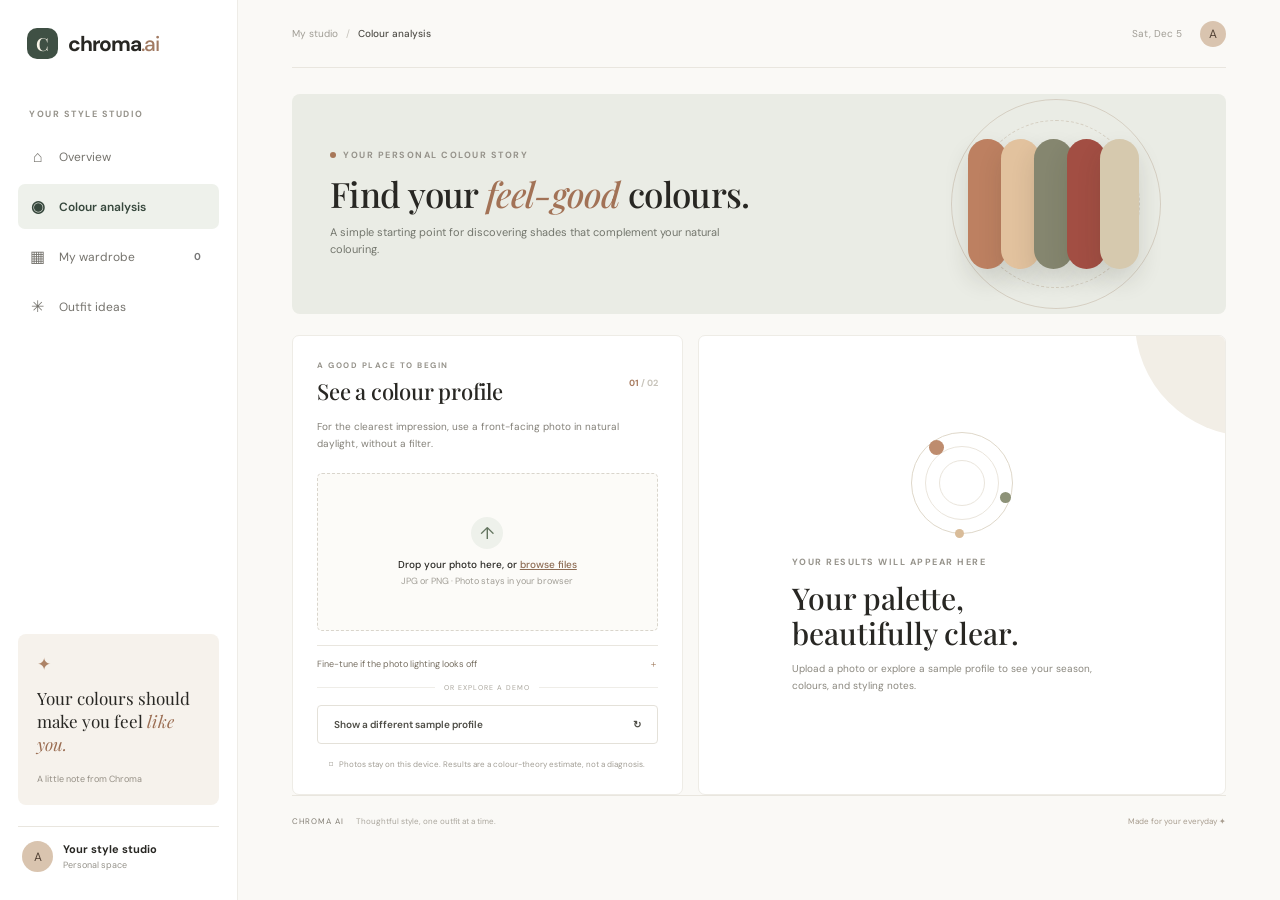
==== colour-analysis.html @ 60766a68 "Publish CHROMA AI website source" ====
<!doctype html><html lang="en"><head><meta charset="utf-8"><meta name="viewport" content="width=device-width, initial-scale=1"><meta name="theme-color" content="#f7f5f0"><title>Colour analysis — CHROMA AI</title><link rel="preconnect" href="https://fonts.googleapis.com"><link rel="preconnect" href="https://fonts.gstatic.com" crossorigin><link href="https://fonts.googleapis.com/css2?family=DM+Sans:wght@400;500;600;700&family=Playfair+Display:wght@500;600;700&display=swap" rel="stylesheet"><link rel="stylesheet" href="styles.css"></head><body data-page="analysis"><aside class="sidebar"><a class="brand" href="index.html"><span class="brand-mark">C</span><span>chroma<span class="brand-ai">.ai</span></span></a><div class="side-label">YOUR STYLE STUDIO</div><nav><a class="nav-link" href="index.html"><span>⌂</span> Overview</a><a class="nav-link active" href="colour-analysis.html"><span>◉</span> Colour analysis</a><a class="nav-link" href="wardrobe.html"><span>▦</span> My wardrobe <b id="wardrobe-count">0</b></a><a class="nav-link" href="outfits.html"><span>✳</span> Outfit ideas</a></nav><div class="side-bottom"><div class="tip-card"><span class="tip-icon">✦</span><p>Your colours should make you feel <em>like you.</em></p><span class="tip-caption">A little note from Chroma</span></div><div class="profile"><div class="avatar">A</div><div><strong>Your style studio</strong><small>Personal space</small></div></div></div></aside><main><header class="topbar"><div class="breadcrumb"><a href="index.html">My studio</a><span>/</span><strong>Colour analysis</strong></div><div class="top-right"><span class="today" id="today"></span><div class="mini-avatar">A</div></div></header><section class="page-intro"><div><div class="eyebrow"><span></span> YOUR PERSONAL COLOUR STORY</div><h1>Find your <i>feel-good</i> colours.</h1><p>A simple starting point for discovering shades that complement your natural colouring.</p></div><div class="floating-art palette-art"><div class="palette-orbit"></div><i style="--c:#bd8061"></i><i style="--c:#e2c29e"></i><i style="--c:#85866f"></i><i style="--c:#a24e43"></i><i style="--c:#d6c9ae"></i></div></section><div class="analysis-layout"><section class="panel analysis-form"><div class="panel-title"><div><div class="eyebrow">A GOOD PLACE TO BEGIN</div><h2>See a colour profile</h2></div><span class="step">01 <i>/ 02</i></span></div><p class="panel-desc">For the clearest impression, use a front-facing photo in natural daylight, without a filter.</p><label class="upload-zone tall" for="selfie-input"><input id="selfie-input" type="file" accept="image/*" hidden><span class="upload-icon">↑</span><strong>Drop your photo here, or <u>browse files</u></strong><small>JPG or PNG · Photo stays in your browser</small></label><details class="manual-adjust"><summary>Fine-tune if the photo lighting looks off</summary><div class="adjust-fields"><label>Undertone<select id="undertone-choice"><option value="auto">Use photo estimate</option><option value="warm">Warm</option><option value="cool">Cool</option></select></label><label>Overall depth<select id="depth-choice"><option value="auto">Use photo estimate</option><option value="light">Lighter</option><option value="deep">Deeper</option></select></label></div><button id="apply-adjustment" class="button outline full" disabled>Update my estimate <span>→</span></button></details><div class="or-divider"><span></span> OR EXPLORE A DEMO <span></span></div><button id="demo-analysis" class="button outline full">Show a different sample profile <span>↻</span></button><div class="privacy-note">⌑ &nbsp; Photos stay on this device. Results are a colour-theory estimate, not a diagnosis.</div></section><section class="result-panel" id="analysis-result"><div class="result-empty"><div class="empty-orbit"><i></i><i></i><i></i></div><div class="eyebrow">YOUR RESULTS WILL APPEAR HERE</div><h2>Your palette,<br>beautifully clear.</h2><p>Upload a photo or explore a sample profile to see your season, colours, and styling notes.</p></div><div class="result-content" hidden><div class="result-top"><div><div class="eyebrow">YOUR STARTING PALETTE</div><h2 id="season-name">Spring</h2><p id="season-copy"></p></div><div class="result-avatar" id="selfie-preview"></div></div><div class="season-badge"><span>✦</span> <span id="season-traits">PHOTO-BASED ESTIMATE</span></div><h3 class="swatch-heading">Your colour palette <small>Tap a colour to copy its code</small></h3><div class="large-swatches" id="result-swatches"></div><div class="tone-legend"><span>SOFT NEUTRALS</span><span>STATEMENT SHADES</span><span>DEEP ACCENTS</span></div><div class="result-advice"><span>✳</span><div><strong>Styling note</strong><p id="styling-note">Pair a clear, lively shade with a gentle neutral.</p></div></div><div class="confidence"><div><span>Profile confidence</span><strong id="confidence-label">Photo estimate</strong></div><div class="confidence-bar"><i id="confidence-bar-fill"></i></div><small id="analysis-disclaimer">Lighting, camera settings, makeup, and background can change photo colours. Treat this as a starting point.</small></div></div></section></div><footer>CHROMA AI <span>Thoughtful style, one outfit at a time.</span><span class="footer-right">Made for your everyday ✦</span></footer></main><script src="app.js"></script></body></html>
---- styles.css ----
:root{--ink:#282723;--muted:#85837c;--line:#e9e6df;--paper:#faf9f6;--white:#fff;--green:#39493e;--serif:'Playfair Display',Georgia,serif;--sans:'DM Sans',Arial,sans-serif}*{box-sizing:border-box}html{scroll-behavior:smooth}body{margin:0;background:var(--paper);color:var(--ink);font-family:var(--sans);font-size:14px}.sidebar{position:fixed;inset:0 auto 0 0;width:238px;background:#fff;border-right:1px solid #eeece7;padding:28px 18px;display:flex;flex-direction:column;z-index:2}.brand{display:flex;align-items:center;gap:10px;text-decoration:none;color:var(--ink);font-weight:700;font-size:21px;letter-spacing:-1px;padding:0 9px 49px}.brand-mark{width:31px;height:31px;border-radius:10px;background:#3f5044;color:#f9f4e8;display:grid;place-items:center;font:600 18px var(--serif);letter-spacing:0}.brand-ai{color:#a17a62;font-weight:500}.side-label,.eyebrow{font-size:9px;letter-spacing:1.5px;font-weight:700;color:#96938b}.side-label{padding:0 11px 14px}.sidebar nav{display:grid;gap:5px}.nav-link{display:flex;align-items:center;gap:13px;padding:12px 11px;color:#75736d;text-decoration:none;border-radius:7px;font-size:12px}.nav-link>span{font-size:16px;width:17px;text-align:center}.nav-link.active{color:#37483d;background:#eef1eb;font-weight:600}.nav-link b{margin-left:auto;font-size:10px;background:#fff;border-radius:10px;padding:3px 7px;color:#777}.side-bottom{margin-top:auto}.tip-card{padding:19px;background:#f6f2ec;border-radius:8px;margin-bottom:21px}.tip-icon{font-size:17px;color:#ad8366}.tip-card p{font:17px/1.35 var(--serif);margin:12px 0}.tip-card em{color:#9b6e53}.tip-caption{color:#969086;font-size:9px}.profile{display:flex;align-items:center;gap:10px;padding:14px 4px 0;border-top:1px solid var(--line)}.avatar,.mini-avatar{width:31px;height:31px;border-radius:50%;display:grid;place-items:center;background:#d9c4af;color:#534336;font-size:12px}.profile strong,.profile small{display:block}.profile strong{font-size:11px}.profile small{font-size:9px;color:#96938b;margin-top:3px}.dots{margin-left:auto;font-size:18px;color:#8b8982}main{margin-left:238px;padding:0 54px;max-width:1600px}.topbar{height:68px;border-bottom:1px solid var(--line);display:flex;align-items:center;justify-content:space-between;color:#a09d95;font-size:10px}.breadcrumb strong{color:#514f49;font-weight:500}.breadcrumb span{padding:0 8px;color:#c6c3bb}.top-right{display:flex;gap:18px;align-items:center}.today{font-size:10px}.icon-button{position:relative;background:none;border:0;font-size:17px;color:#76746e}.icon-button i{position:absolute;width:5px;height:5px;background:#b98462;border-radius:50%;right:1px;top:1px}.mini-avatar{width:26px;height:26px}.welcome{display:flex;align-items:flex-end;justify-content:space-between;padding:35px 0 23px}.eyebrow{display:flex;align-items:center;gap:7px}.eyebrow>span{display:inline-block;width:6px;height:6px;background:#a87859;border-radius:50%}.welcome h1{font:500 31px var(--serif);letter-spacing:-.5px;margin:12px 0 6px}.wave{font:19px var(--sans);color:#b28262}.welcome p,.panel-desc{color:#848179;font-size:11px;margin:0}.button{border:0;padding:12px 16px;border-radius:4px;font:600 10px var(--sans);cursor:pointer;transition:transform .18s,background .18s}.button:hover{transform:translateY(-2px)}.button span{margin-left:19px}.dark{background:#394a3e;color:#fff}.hero-grid{display:grid;grid-template-columns:1.75fr 1fr;gap:14px}.hero-card{height:259px;position:relative;overflow:hidden;background:#394b40;color:white;border-radius:8px;padding:29px 31px}.hero-copy{position:relative;z-index:1;max-width:300px}.light{color:#c8cec5}.light>span{background:#d8b191}.hero-card h2{font:500 31px/1.13 var(--serif);margin:19px 0 10px;letter-spacing:-.5px}.hero-card h2 i{color:#e0c0a3}.hero-copy p{font-size:10px;line-height:1.6;color:#d2d6d0;max-width:260px;margin:0 0 15px}.cream{background:#f5f0e6;color:#3e473f;padding:11px 14px}.hero-art{position:absolute;inset:0 0 0 48%;overflow:hidden}.sun{position:absolute;width:154px;height:154px;right:72px;top:34px;border-radius:50%;background:#d7b492;opacity:.95}.orbit{position:absolute;border:1px solid rgba(244,235,216,.4);width:240px;height:240px;right:27px;top:-7px;border-radius:50%}.swatch-stack{position:absolute;display:flex;transform:rotate(-19deg);top:61px;right:82px;z-index:1}.swatch-stack i{display:block;width:35px;height:138px;margin-left:-4px;border:1px solid rgba(255,255,255,.32);border-radius:24px}.swatch-stack i:nth-child(1){background:#714f43}.swatch-stack i:nth-child(2){background:#c48661}.swatch-stack i:nth-child(3){background:#d9b894}.swatch-stack i:nth-child(4){background:#85866e}.swatch-stack i:nth-child(5){background:#dbd1b9}.hero-label{position:absolute;right:22px;bottom:29px;font-size:8px;line-height:1.5;letter-spacing:1.3px;color:#d6d9d0}.hero-count{position:absolute;bottom:21px;left:31px;font-size:9px}.hero-count span{color:#aeb5ac}.daily-card{background:#f2ede4;border-radius:8px;padding:20px 22px;position:relative;overflow:hidden}.card-head,.daily-foot{display:flex;justify-content:space-between;align-items:center;font-size:9px;letter-spacing:1.1px;font-weight:700;color:#858177}.spark{font-size:19px;color:#a77858}.daily-date{font-size:8px;letter-spacing:1.5px;color:#a09b8e;margin-top:29px}.daily-card h3{font:500 27px/1.08 var(--serif);margin:8px 0}.daily-card p{font-size:9px;line-height:1.5;color:#817e74;width:160px;margin:0}.daily-swatches{display:flex;gap:6px;margin-top:18px}.daily-swatches i{width:24px;height:24px;border-radius:50%;background:var(--sw);border:2px solid #f2ede4;box-shadow:0 0 0 1px #fff}.daily-foot{position:absolute;left:22px;right:22px;bottom:18px;font-size:8px}.stats{display:grid;grid-template-columns:repeat(3,1fr);background:#fff;border:1px solid #eeece6;border-radius:7px;margin:14px 0 24px;padding:14px 19px}.stats>div{display:flex;align-items:center;gap:10px;position:relative;border-right:1px solid var(--line);padding:0 15px}.stats>div:first-child{padding-left:0}.stats>div:last-child{border:0}.stat-icon{width:30px;height:30px;border-radius:50%;display:grid;place-items:center;font-size:14px}.blush{background:#f7eeea;color:#ae7962}.green{background:#eef1eb;color:#65765e}.yellow{background:#f7f2e6;color:#a78950}.stats strong,.stats small{display:block}.stats strong{font:600 12px var(--serif)}.stats small{font-size:9px;color:#99968e;margin-top:4px}.stats a{margin-left:auto;color:#a6a299;text-decoration:none;font-size:13px}.content-grid{display:grid;grid-template-columns:1fr 1fr;gap:14px}.panel{background:#fff;border:1px solid #eeece6;border-radius:7px;padding:22px 22px 19px;scroll-margin-top:20px}.panel-title{display:flex;align-items:center;justify-content:space-between}.panel-title h2,.outfit-head h2{font:500 20px var(--serif);margin:6px 0 0;letter-spacing:-.2px}.panel-title .eyebrow,.outfit-head .eyebrow{font-size:8px}.step{font-size:9px;color:#a87d61;font-weight:700}.step i{font-style:normal;color:#c7c3ba}.panel-desc{font-size:10px;line-height:1.5;margin-top:9px}.upload-zone{margin-top:16px;height:96px;border:1px dashed #d9d5cc;border-radius:5px;display:flex;flex-direction:column;align-items:center;justify-content:center;cursor:pointer;background:#fcfbf8}.upload-icon{width:22px;height:22px;border-radius:50%;background:#eef1eb;display:grid;place-items:center;color:#62735e;font-size:14px;margin-bottom:5px}.upload-zone strong{font-size:9px;font-weight:500}.upload-zone u{color:#8c6b53}.upload-zone small{font-size:8px;color:#a19e96;margin-top:4px}.or-divider{display:flex;align-items:center;gap:9px;color:#aaa69d;font-size:7px;letter-spacing:1px;margin:13px 0}.or-divider span{height:1px;background:#efede8;flex:1}.outline{background:#fff;border:1px solid #e4e1d9;color:#4e4d46}.full{width:100%;text-align:left}.full span{float:right}.text-link{border:0;background:none;color:#957252;font:600 9px var(--sans);cursor:pointer}.wardrobe-drop{height:86px;background:#faf9f6;border:1px dashed #dedbd3;border-radius:5px;display:flex;align-items:center;flex-direction:column;justify-content:center;margin-top:16px;cursor:pointer}.plus{font-size:17px;color:#75806d;line-height:1}.wardrobe-drop strong{font-size:9px;font-weight:500;margin-top:4px}.wardrobe-drop small{color:#a19e96;font-size:8px;margin-top:3px}.wardrobe-list{display:flex;gap:7px;flex-wrap:wrap;margin-top:10px}.empty-wardrobe{font-size:8px;color:#aaa69e;padding:5px 0}.empty-wardrobe span{color:#a7795b;font-size:12px;margin-right:5px}.wardrobe-item{width:45px;height:45px;border-radius:4px;overflow:hidden;position:relative;border:1px solid #efede7;background:#eee}.wardrobe-item img{width:100%;height:100%;object-fit:cover}.wardrobe-item i{position:absolute;width:9px;height:9px;border-radius:50%;border:1px solid white;right:3px;bottom:3px}.analysis-result{background:#f8f7f3;border-radius:5px;padding:11px;margin-top:12px}.result-chip{font-size:7px;letter-spacing:1px;color:#967458}.result-row{display:flex;align-items:center;gap:10px;margin:9px 0}.result-avatar{width:34px;height:34px;background-size:cover;background-position:center;border-radius:50%;background-color:#dec6b2}.result-row h3{font:500 16px var(--serif);margin:0}.result-row p,.note{font-size:8px;color:#8f8b82;margin:3px 0}.result-swatches{display:flex;gap:5px}.result-swatches i{height:13px;flex:1;border-radius:2px}.note{display:block;margin-top:8px}.outfit-section{padding:30px 0 29px;scroll-margin-top:20px}.outfit-head{display:flex;align-items:flex-end;justify-content:space-between}.outfit-head h2 span{color:#a8795c;font:15px var(--sans)}.outfit-head p{font-size:10px;color:#89867e;margin:6px 0 0}.outfit-grid{display:grid;grid-template-columns:repeat(3,1fr);gap:12px;margin-top:17px}.outfit-card{height:155px;border-radius:6px;position:relative;overflow:hidden;padding:14px;background:#eee9df}.outfit-card:nth-child(2){background:#e8ebe3}.outfit-card:nth-child(3){background:#eee6e1}.outfit-card .look-label{font-size:7px;letter-spacing:1px;color:#6d6a62;position:relative;z-index:1}.outfit-card h3{position:relative;z-index:1;font:500 17px var(--serif);margin:9px 0 4px}.outfit-card p{position:relative;z-index:1;font-size:8px;color:#77746c;margin:0}.outfit-items{position:absolute;right:11px;bottom:12px;display:flex;align-items:flex-end;gap:4px}.outfit-items i{display:block;width:31px;height:65px;border-radius:15px 15px 5px 5px;background:var(--c);opacity:.92;box-shadow:inset 0 0 0 1px #ffffff54}.outfit-items i:nth-child(2){height:54px;width:26px}.outfit-items i:nth-child(3){height:39px;width:22px}.outfit-note{text-align:center;font-size:9px;color:#99958b;margin-top:13px}.outfit-note span{color:#a97d5e}footer{height:51px;border-top:1px solid var(--line);display:flex;align-items:center;font-size:8px;letter-spacing:1px;color:#827e74}footer span{letter-spacing:0;color:#aaa69d;margin-left:12px}footer a{margin-left:auto;text-decoration:none;color:#8e8b83;letter-spacing:0;font-size:9px}
@media(max-width:1000px){main{padding:0 30px}.sidebar{width:205px}main{margin-left:205px}.hero-card{padding-left:23px}.hero-art{left:45%}.swatch-stack{right:48px}.sun{right:40px}.daily-card{padding-left:16px}.panel{padding:18px}}@media(max-width:720px){.sidebar{position:sticky;top:0;width:auto;height:55px;display:block;padding:11px 16px;border-right:0;border-bottom:1px solid var(--line)}.brand{padding:0;font-size:19px}.brand-mark{width:29px;height:29px}.sidebar nav,.side-label,.side-bottom{display:none}main{margin:0;padding:0 17px}.topbar{height:49px}.today{display:none}.welcome{padding:27px 0 17px;display:block}.welcome h1{font-size:28px}.welcome .button{margin-top:14px}.hero-grid{grid-template-columns:1fr}.hero-card{height:255px}.daily-card{min-height:210px}.daily-date{margin-top:21px}.stats{padding:12px 8px}.stats>div{padding:0 7px;gap:6px}.stat-icon{width:25px;height:25px}.stats strong{font-size:10px}.stats small{font-size:8px}.stats a{display:none}.content-grid{grid-template-columns:1fr}.outfit-grid{grid-template-columns:1fr}.outfit-card{height:140px}.panel{padding:18px}.outfit-head h2{font-size:18px}}

/* Separate studio pages and gentle motion */
body{overflow-x:hidden}.nav-link,.button,.home-card,.outfit-card,.closet-card{transition:transform .25s ease,box-shadow .25s ease,background-color .25s ease}.nav-link:hover{transform:translateX(3px)}.brand-mark{animation:brandPulse 5s ease-in-out infinite}.hero-art .orbit,.palette-orbit,.outfit-orbit{animation:orbit 24s linear infinite}.sun{animation:float 7s ease-in-out infinite}.swatch-stack{animation:float 5s ease-in-out infinite}.home-cards{display:grid;grid-template-columns:repeat(3,1fr);gap:13px;margin:0 0 32px}.home-card{min-height:120px;padding:17px;background:#fff;border:1px solid var(--line);border-radius:7px;display:flex;align-items:flex-start;gap:11px;color:var(--ink);text-decoration:none;position:relative;overflow:hidden}.home-card:after{content:"";position:absolute;width:90px;height:90px;border-radius:50%;right:-50px;bottom:-52px;background:#f2ede5;transition:transform .35s}.home-card:hover{transform:translateY(-4px);box-shadow:0 12px 30px #33310c0d}.home-card:hover:after{transform:scale(1.6)}.home-card-icon{height:29px;width:29px;border-radius:50%;display:grid;place-items:center;flex:none}.home-card h2{font:500 16px var(--serif);margin:7px 0 5px}.home-card p{margin:0;color:#8f8b82;font-size:9px}.home-card .eyebrow{font-size:7px}.home-card-arrow{margin-left:auto;color:#a48a73}.stats>a{display:flex;align-items:center;gap:10px;position:relative;border-right:1px solid var(--line);padding:0 15px;color:var(--ink);text-decoration:none}.stats>a:first-child{padding-left:0}.stats>a:last-child{border:0}.stats>a>div{flex:1}.stat-arrow{color:#a6a299}.page-intro{min-height:220px;background:#eaece5;border-radius:8px;margin:26px 0 21px;padding:34px 38px;position:relative;overflow:hidden;display:flex;align-items:center}.page-intro h1{font:500 35px/1.15 var(--serif);letter-spacing:-.7px;margin:13px 0 9px;max-width:480px}.page-intro h1 i,.color-guide h2 i{color:#a27256}.page-intro>div:first-child{z-index:1}.page-intro p{font-size:11px;color:#73766d;margin:0;max-width:395px;line-height:1.6}.floating-art{position:absolute;right:40px;top:0;bottom:0;width:260px;display:flex;align-items:center;justify-content:center}.palette-art>i{height:130px;width:39px;border-radius:25px;z-index:1;margin-left:-6px;background:var(--c);box-shadow:0 12px 25px #29271d24;animation:rise 1s both;animation-delay:calc(var(--i,0)*100ms)}.palette-art>i:nth-of-type(2){--i:1}.palette-art>i:nth-of-type(3){--i:2}.palette-art>i:nth-of-type(4){--i:3}.palette-art>i:nth-of-type(5){--i:4}.palette-orbit,.outfit-orbit{position:absolute;border:1px solid #aa947b55;width:210px;height:210px;border-radius:50%}.palette-orbit:after,.outfit-orbit:after{content:"";position:absolute;inset:20px;border:1px dashed #aa947b55;border-radius:50%}.analysis-layout{display:grid;grid-template-columns:.85fr 1.15fr;gap:15px}.analysis-form{padding:24px}.analysis-form .panel-title h2{font-size:22px}.analysis-form .panel-desc{font-size:10px;line-height:1.7;margin:12px 0 0}.upload-zone.tall{height:158px;margin-top:21px}.upload-zone.tall .upload-icon{width:32px;height:32px;font-size:17px;margin-bottom:9px}.upload-zone.tall strong{font-size:10px}.upload-zone.tall small{font-size:9px}.privacy-note{font-size:8px;color:#a19d94;text-align:center;margin-top:15px}.result-panel{min-height:460px;background:#fff;border:1px solid #eeece6;border-radius:7px;padding:27px;position:relative;overflow:hidden}.result-panel:before{content:"";position:absolute;width:230px;height:230px;border-radius:50%;background:#f2eee6;right:-140px;top:-130px}.result-empty{min-height:400px;display:flex;flex-direction:column;justify-content:center;align-items:flex-start;position:relative;max-width:340px;margin:auto}.result-empty h2{font:500 30px/1.18 var(--serif);margin:13px 0 9px}.result-empty p{font-size:10px;color:#8b887f;line-height:1.7;max-width:300px;margin:0}.empty-orbit{width:102px;height:102px;border:1px solid #dfd8ca;border-radius:50%;align-self:center;margin:0 0 22px;position:relative;animation:orbit 30s linear infinite}.empty-orbit:before,.empty-orbit:after{content:"";position:absolute;border:1px solid #eae5dc;border-radius:50%;inset:13px}.empty-orbit:after{inset:27px}.empty-orbit i{position:absolute;background:#be8c6e;width:15px;height:15px;border-radius:50%;top:7px;left:17px}.empty-orbit i:nth-child(2){top:auto;left:auto;right:1px;bottom:30px;background:#8d9278;width:11px;height:11px}.empty-orbit i:nth-child(3){left:43px;top:auto;bottom:-5px;background:#d9bc99;width:9px;height:9px}.result-top{display:flex;justify-content:space-between;align-items:center}.result-top h2{font:500 29px var(--serif);margin:8px 0 4px}.result-top p{font-size:10px;color:#827e75;margin:0}.result-avatar{width:50px;height:50px;border-radius:50%;background:#ddc8b5 center/cover no-repeat;box-shadow:0 0 0 5px #f7f3ed}.season-badge{display:inline-block;margin-top:17px;padding:8px 11px;background:#f2f2ec;border-radius:3px;font-size:7px;font-weight:700;letter-spacing:.7px;color:#747667}.season-badge span{color:#a47456}.swatch-heading{font:500 15px var(--serif);margin:21px 0 10px}.swatch-heading small{font:8px var(--sans);color:#99958c;margin-left:7px}.large-swatches{display:grid;grid-template-columns:repeat(6,1fr);gap:7px}.large-swatch{border:0;padding:0;background:transparent;cursor:pointer;text-align:left;min-width:0}.large-swatch:before{content:"";display:block;height:62px;border-radius:4px;background:var(--swatch);transition:transform .2s,box-shadow .2s}.large-swatch:hover:before{transform:translateY(-4px);box-shadow:0 7px 15px #28272326}.large-swatch span,.large-swatch small{display:block;font-size:7px;color:#88847b;margin-top:6px}.large-swatch small{font-size:7px;margin-top:3px}.large-swatch.copied:before{box-shadow:0 0 0 2px #36483c}.tone-legend{display:flex;justify-content:space-between;font-size:6px;letter-spacing:.8px;color:#aaa69c;margin-top:9px}.result-advice{display:flex;gap:10px;padding:13px;background:#f7f5ef;border-radius:4px;margin-top:17px}.result-advice>span{color:#a87a5b}.result-advice strong{font-size:9px}.result-advice p{font-size:8px;line-height:1.5;color:#807c73;margin:4px 0 0}.confidence{margin-top:16px}.confidence>div:first-child{display:flex;justify-content:space-between;font-size:8px;color:#8b877e}.confidence strong{color:#a07759}.confidence-bar{height:4px;background:#eeeae2;margin-top:7px;border-radius:5px}.confidence-bar i{display:block;width:43%;height:100%;background:#a98061;border-radius:5px}.confidence>small{font-size:7px;color:#aaa69d;display:block;margin-top:7px}.wardrobe-toolbar,.outfit-toolbar{display:flex;justify-content:space-between;align-items:center;margin:26px 0 15px}.wardrobe-toolbar h2,.outfit-toolbar h2{font:500 22px var(--serif);margin:0}.wardrobe-toolbar h2 span{font:10px var(--sans);color:#928f86;background:#eeece6;padding:4px 7px;border-radius:10px;margin-left:5px}.wardrobe-toolbar p,.outfit-toolbar p{font-size:9px;color:#928f86;margin:5px 0}.add-button{display:inline-block}.wardrobe-stage{min-height:350px;background:#fff;border:1px solid var(--line);border-radius:7px;padding:24px}.wardrobe-empty{min-height:300px;display:flex;flex-direction:column;align-items:center;justify-content:center;text-align:center}.empty-closet{height:98px;width:128px;border-bottom:2px solid #d6cabb;display:flex;align-items:flex-end;justify-content:center;gap:8px;position:relative;margin-bottom:19px}.empty-closet:before{content:"";position:absolute;top:7px;left:17px;right:17px;height:45px;border:1px solid #d6cabb;border-bottom:0;border-radius:40px 40px 0 0}.empty-closet i{height:56px;width:25px;border:1px solid #c9b5a0;border-radius:15px 15px 4px 4px;background:#eee7dd;z-index:1;animation:float 3s ease-in-out infinite}.empty-closet i:nth-of-type(2){height:66px;background:#d7ded1;animation-delay:.4s}.empty-closet i:nth-of-type(3){height:50px;background:#ebd7c7;animation-delay:.8s}.empty-closet span{position:absolute;right:8px;top:-3px;color:#b18563}.wardrobe-empty h2{font:500 22px var(--serif);margin:0 0 6px}.wardrobe-empty p{font-size:9px;color:#929087;margin:0 0 13px}.wardrobe-empty small{font-size:8px;color:#aaa69d;margin-top:10px}.wardrobe-gallery{display:grid;grid-template-columns:repeat(4,minmax(0,1fr));gap:13px}.closet-card{border:1px solid #eeece6;border-radius:5px;overflow:hidden;background:#fff;animation:rise .35s both}.closet-card:hover{transform:translateY(-3px);box-shadow:0 9px 20px #28272310}.closet-photo{height:190px;position:relative;background:#f3f0eb}.closet-photo img{height:100%;width:100%;object-fit:cover}.photo-color{position:absolute;bottom:9px;left:9px;width:17px;height:17px;border-radius:50%;background:var(--item-color);border:2px solid white;box-shadow:0 1px 4px #0003}.remove-item{position:absolute;top:7px;right:7px;width:25px;height:25px;border:0;border-radius:50%;background:#fff;color:#645d54;cursor:pointer;opacity:.9}.closet-info{padding:9px 10px}.closet-info strong{display:block;font-size:9px;font-weight:600;white-space:nowrap;overflow:hidden;text-overflow:ellipsis}.closet-info small{display:block;font-size:8px;color:#8c887f;margin-top:5px}.closet-info small i{display:inline-block;width:8px;height:8px;border-radius:50%;background:var(--item-color);vertical-align:middle}.wardrobe-tip{font-size:8px;color:#938e84;margin:15px 0 24px}.outfit-intro{background:#eee8e1}.outfit-art{right:30px}.outfit-orbit{border-color:#a6826944}.look-silhouette{height:126px;width:110px;display:flex;align-items:center;justify-content:center;gap:4px;z-index:1;transform:rotate(-7deg)}.look-silhouette i{width:26px;height:88px;border-radius:13px 13px 4px 4px;background:#bf8e70;box-shadow:0 10px 20px #463a2a1c}.look-silhouette i:nth-child(2){height:106px;background:#ddd0b8;width:30px}.look-silhouette i:nth-child(3){height:75px;background:#78816b;width:23px}.look-silhouette i:nth-child(4){height:95px;background:#a65b4d;width:27px}.outfit-art>span{position:absolute;bottom:22px;right:12px;font-size:7px;letter-spacing:1px;line-height:1.6;color:#777066}.outfit-toolbar{margin-top:26px}.outfit-toolbar h2{font-size:23px;margin-top:8px}.outfit-toolbar .eyebrow{font-size:8px}.large-outfit-grid{grid-template-columns:repeat(3,1fr);gap:14px;margin:0}.large-outfit-grid .outfit-card{height:220px;padding:19px;animation:rise .4s both;animation-delay:var(--card-delay)}.large-outfit-grid .outfit-card:nth-child(1){background:#eee8df}.large-outfit-grid .outfit-card:nth-child(2){background:#e7ebe3}.large-outfit-grid .outfit-card:nth-child(3){background:#efe6e0}.large-outfit-grid .look-label{font-size:8px}.large-outfit-grid h3{font-size:20px;margin-top:13px}.large-outfit-grid p{font-size:9px;max-width:155px;line-height:1.5}.large-outfit-grid .outfit-items{right:17px;bottom:16px;gap:7px}.large-outfit-grid .outfit-items i{height:91px;width:40px}.large-outfit-grid .outfit-items i:nth-child(2){height:72px;width:33px}.large-outfit-grid .outfit-items i:nth-child(3){height:55px;width:27px}.refresh .outfit-card{animation:refresh .35s ease both}.color-guide{display:grid;grid-template-columns:1fr 1fr 1fr;gap:16px;align-items:center;background:#fff;border:1px solid var(--line);border-radius:7px;padding:20px;margin-top:18px}.color-guide .eyebrow{font-size:7px}.color-guide h2{font:500 17px var(--serif);margin:7px 0}.color-guide p{font-size:8px;color:#969188;line-height:1.5;margin:0}.guide-pair{display:flex;align-items:center;gap:10px;border-left:1px solid var(--line);padding-left:15px}.pair-swatches{display:flex}.pair-swatches i{width:24px;height:24px;border-radius:50%;background:var(--c);border:2px solid white;box-shadow:0 0 0 1px #e8e5df;margin-left:-5px}.pair-swatches i:first-child{margin-left:0}.guide-pair strong,.guide-pair small{display:block}.guide-pair strong{font-size:9px}.guide-pair small{font-size:7px;color:#97938a;margin-top:4px;line-height:1.4}.breadcrumb a{color:#a09d95;text-decoration:none}.footer-right{margin-left:auto;color:#a79c8e}.analysis-result[hidden],.result-content[hidden],.result-empty[hidden],.wardrobe-empty[hidden]{display:none}
@keyframes orbit{to{transform:rotate(360deg)}}@keyframes float{0%,100%{transform:translateY(0)}50%{transform:translateY(-9px)}}@keyframes rise{from{opacity:0;transform:translateY(13px)}to{opacity:1;transform:translateY(0)}}@keyframes refresh{from{opacity:.3;transform:translateY(7px) scale(.99)}to{opacity:1;transform:translateY(0) scale(1)}}@keyframes brandPulse{0%,100%{box-shadow:0 0 0 0 #677b5c00}50%{box-shadow:0 0 0 4px #677b5c17}}
@media(max-width:950px){.floating-art{right:10px;opacity:.75}.analysis-layout{grid-template-columns:1fr 1.1fr}.wardrobe-gallery{grid-template-columns:repeat(3,minmax(0,1fr))}.color-guide{grid-template-columns:1fr 1fr}.color-guide>div:first-child{grid-column:span 2}.guide-pair{border-left:0;padding:0}.home-cards{gap:8px}.home-card{padding:13px;gap:8px}}
@media(max-width:720px){.sidebar{height:58px;z-index:5}.sidebar nav{display:flex;position:fixed;top:auto;bottom:0;left:0;right:0;height:58px;background:#fff;border-top:1px solid var(--line);justify-content:space-around;align-items:center;gap:0;padding:0 5px}.nav-link{display:flex;flex-direction:column;gap:2px;padding:6px 5px;font-size:7px;min-width:62px}.nav-link>span{font-size:16px}.nav-link b{position:absolute;margin:0 0 0 24px;font-size:7px;padding:2px 5px}.side-label,.side-bottom{display:none}main{padding:0 15px 63px}.page-intro{min-height:190px;margin:18px 0 14px;padding:26px 21px}.page-intro h1{font-size:28px;max-width:300px}.page-intro p{max-width:260px;font-size:9px}.floating-art{right:-82px;opacity:.33}.analysis-layout{grid-template-columns:1fr}.analysis-form{padding:18px}.upload-zone.tall{height:125px}.result-panel{min-height:420px;padding:20px}.result-empty{min-height:370px}.result-empty h2{font-size:26px}.large-swatches{gap:4px}.large-swatch:before{height:50px}.large-swatch span,.large-swatch small{font-size:6px}.result-top h2{font-size:25px}.home-cards{grid-template-columns:1fr}.home-card{min-height:91px;align-items:center}.home-card h2{font-size:15px}.stats{grid-template-columns:1fr;margin:13px 0}.stats>a{border-right:0;border-bottom:1px solid var(--line);padding:9px 0}.stats>a:last-child{border-bottom:0}.stats strong{font-size:11px}.stats small{font-size:8px}.stat-arrow{display:block!important}.welcome{padding:23px 0 17px}.welcome h1{font-size:26px}.hero-grid{grid-template-columns:1fr}.hero-card{height:240px;padding:24px}.hero-card h2{font-size:27px}.hero-art{opacity:.7;left:47%}.sun{width:126px;height:126px;right:26px}.swatch-stack{right:38px;top:57px}.daily-card{min-height:185px}.wardrobe-toolbar{align-items:flex-start;gap:10px}.wardrobe-toolbar h2{font-size:19px}.add-button{font-size:8px;padding:11px 9px;white-space:nowrap}.wardrobe-stage{padding:12px;min-height:300px}.wardrobe-empty{min-height:270px}.wardrobe-gallery{grid-template-columns:repeat(2,minmax(0,1fr));gap:9px}.closet-photo{height:155px}.outfit-toolbar{align-items:flex-end;gap:8px}.outfit-toolbar h2{font-size:19px}.outfit-toolbar .button{padding:10px;font-size:8px;white-space:nowrap}.large-outfit-grid{grid-template-columns:1fr}.large-outfit-grid .outfit-card{height:180px}.large-outfit-grid .outfit-items i{height:78px}.color-guide{grid-template-columns:1fr;padding:16px;gap:13px}.color-guide>div:first-child{grid-column:auto}.guide-pair{border-top:1px solid var(--line);padding-top:11px}.outfit-intro{margin-top:18px}footer{font-size:7px}footer span{font-size:7px;margin-left:6px}.footer-right{display:none}.wardrobe-tip{margin-bottom:17px}}
@media(prefers-reduced-motion:reduce){*,*:before,*:after{scroll-behavior:auto!important;animation-duration:.01ms!important;animation-iteration-count:1!important;transition-duration:.01ms!important}}
.manual-adjust{margin-top:14px;border-top:1px solid var(--line);padding-top:12px}.manual-adjust summary{font-size:9px;color:#776f62;cursor:pointer;list-style:none}.manual-adjust summary:after{content:"＋";float:right;color:#9e795c}.manual-adjust[open] summary:after{content:"−"}.adjust-fields{display:grid;grid-template-columns:1fr 1fr;gap:9px;margin:12px 0}.adjust-fields label{font-size:8px;color:#88847b}.adjust-fields select{display:block;width:100%;margin-top:5px;padding:8px 7px;border:1px solid #e5e1d8;background:#fff;border-radius:4px;color:#4c4943;font:9px var(--sans)}.manual-adjust .button{padding:10px}.manual-adjust .button:disabled{opacity:.45;cursor:not-allowed}.confidence>div:first-child{gap:10px}.confidence-bar #confidence-bar-fill{width:52%;transition:width .45s ease}
@media(max-width:720px){.adjust-fields{grid-template-columns:1fr 1fr}.manual-adjust summary{font-size:8px}}
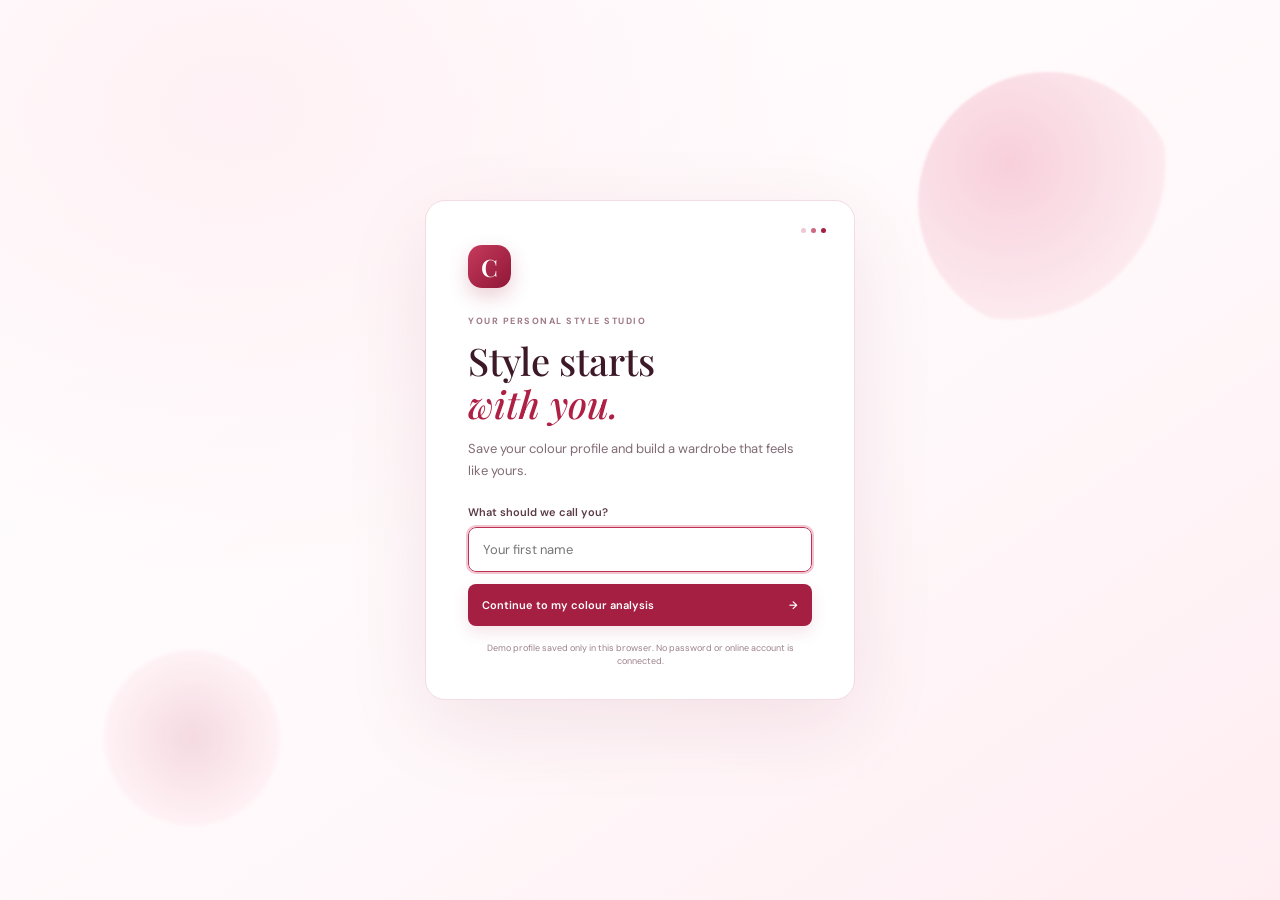
==== commit 45822dc9: "Improve colour analysis, profile flow, and cherry theme" ====
--- a/colour-analysis.html
+++ b/colour-analysis.html
@@ -1 +1 @@
-<!doctype html><html lang="en"><head><meta charset="utf-8"><meta name="viewport" content="width=device-width, initial-scale=1"><meta name="theme-color" content="#f7f5f0"><title>Colour analysis — CHROMA AI</title><link rel="preconnect" href="https://fonts.googleapis.com"><link rel="preconnect" href="https://fonts.gstatic.com" crossorigin><link href="https://fonts.googleapis.com/css2?family=DM+Sans:wght@400;500;600;700&family=Playfair+Display:wght@500;600;700&display=swap" rel="stylesheet"><link rel="stylesheet" href="styles.css"></head><body data-page="analysis"><aside class="sidebar"><a class="brand" href="index.html"><span class="brand-mark">C</span><span>chroma<span class="brand-ai">.ai</span></span></a><div class="side-label">YOUR STYLE STUDIO</div><nav><a class="nav-link" href="index.html"><span>⌂</span> Overview</a><a class="nav-link active" href="colour-analysis.html"><span>◉</span> Colour analysis</a><a class="nav-link" href="wardrobe.html"><span>▦</span> My wardrobe <b id="wardrobe-count">0</b></a><a class="nav-link" href="outfits.html"><span>✳</span> Outfit ideas</a></nav><div class="side-bottom"><div class="tip-card"><span class="tip-icon">✦</span><p>Your colours should make you feel <em>like you.</em></p><span class="tip-caption">A little note from Chroma</span></div><div class="profile"><div class="avatar">A</div><div><strong>Your style studio</strong><small>Personal space</small></div></div></div></aside><main><header class="topbar"><div class="breadcrumb"><a href="index.html">My studio</a><span>/</span><strong>Colour analysis</strong></div><div class="top-right"><span class="today" id="today"></span><div class="mini-avatar">A</div></div></header><section class="page-intro"><div><div class="eyebrow"><span></span> YOUR PERSONAL COLOUR STORY</div><h1>Find your <i>feel-good</i> colours.</h1><p>A simple starting point for discovering shades that complement your natural colouring.</p></div><div class="floating-art palette-art"><div class="palette-orbit"></div><i style="--c:#bd8061"></i><i style="--c:#e2c29e"></i><i style="--c:#85866f"></i><i style="--c:#a24e43"></i><i style="--c:#d6c9ae"></i></div></section><div class="analysis-layout"><section class="panel analysis-form"><div class="panel-title"><div><div class="eyebrow">A GOOD PLACE TO BEGIN</div><h2>See a colour profile</h2></div><span class="step">01 <i>/ 02</i></span></div><p class="panel-desc">For the clearest impression, use a front-facing photo in natural daylight, without a filter.</p><label class="upload-zone tall" for="selfie-input"><input id="selfie-input" type="file" accept="image/*" hidden><span class="upload-icon">↑</span><strong>Drop your photo here, or <u>browse files</u></strong><small>JPG or PNG · Photo stays in your browser</small></label><details class="manual-adjust"><summary>Fine-tune if the photo lighting looks off</summary><div class="adjust-fields"><label>Undertone<select id="undertone-choice"><option value="auto">Use photo estimate</option><option value="warm">Warm</option><option value="cool">Cool</option></select></label><label>Overall depth<select id="depth-choice"><option value="auto">Use photo estimate</option><option value="light">Lighter</option><option value="deep">Deeper</option></select></label></div><button id="apply-adjustment" class="button outline full" disabled>Update my estimate <span>→</span></button></details><div class="or-divider"><span></span> OR EXPLORE A DEMO <span></span></div><button id="demo-analysis" class="button outline full">Show a different sample profile <span>↻</span></button><div class="privacy-note">⌑ &nbsp; Photos stay on this device. Results are a colour-theory estimate, not a diagnosis.</div></section><section class="result-panel" id="analysis-result"><div class="result-empty"><div class="empty-orbit"><i></i><i></i><i></i></div><div class="eyebrow">YOUR RESULTS WILL APPEAR HERE</div><h2>Your palette,<br>beautifully clear.</h2><p>Upload a photo or explore a sample profile to see your season, colours, and styling notes.</p></div><div class="result-content" hidden><div class="result-top"><div><div class="eyebrow">YOUR STARTING PALETTE</div><h2 id="season-name">Spring</h2><p id="season-copy"></p></div><div class="result-avatar" id="selfie-preview"></div></div><div class="season-badge"><span>✦</span> <span id="season-traits">PHOTO-BASED ESTIMATE</span></div><h3 class="swatch-heading">Your colour palette <small>Tap a colour to copy its code</small></h3><div class="large-swatches" id="result-swatches"></div><div class="tone-legend"><span>SOFT NEUTRALS</span><span>STATEMENT SHADES</span><span>DEEP ACCENTS</span></div><div class="result-advice"><span>✳</span><div><strong>Styling note</strong><p id="styling-note">Pair a clear, lively shade with a gentle neutral.</p></div></div><div class="confidence"><div><span>Profile confidence</span><strong id="confidence-label">Photo estimate</strong></div><div class="confidence-bar"><i id="confidence-bar-fill"></i></div><small id="analysis-disclaimer">Lighting, camera settings, makeup, and background can change photo colours. Treat this as a starting point.</small></div></div></section></div><footer>CHROMA AI <span>Thoughtful style, one outfit at a time.</span><span class="footer-right">Made for your everyday ✦</span></footer></main><script src="app.js"></script></body></html>
+<!doctype html><html lang="en"><head><meta charset="utf-8"><meta name="viewport" content="width=device-width, initial-scale=1"><meta name="theme-color" content="#f7f5f0"><title>Colour analysis — CHROMA AI</title><link rel="preconnect" href="https://fonts.googleapis.com"><link rel="preconnect" href="https://fonts.gstatic.com" crossorigin><link href="https://fonts.googleapis.com/css2?family=DM+Sans:wght@400;500;600;700&family=Playfair+Display:wght@500;600;700&display=swap" rel="stylesheet"><link rel="stylesheet" href="styles.css"></head><body data-page="analysis"><aside class="sidebar"><a class="brand" href="index.html"><span class="brand-mark">C</span><span>chroma<span class="brand-ai">.ai</span></span></a><div class="side-label">YOUR STYLE STUDIO</div><nav><a class="nav-link" href="index.html"><span>⌂</span> Overview</a><a class="nav-link active" href="colour-analysis.html"><span>◉</span> Colour analysis</a><a class="nav-link" href="wardrobe.html"><span>▦</span> My wardrobe <b id="wardrobe-count">0</b></a><a class="nav-link" href="outfits.html"><span>✳</span> Outfit ideas</a></nav><div class="side-bottom"><div class="tip-card"><span class="tip-icon">✦</span><p>Your colours should make you feel <em>like you.</em></p><span class="tip-caption">A little note from Chroma</span></div><div class="profile"><div class="avatar">A</div><div><strong>Your style studio</strong><small>Personal space</small></div></div></div></aside><main><header class="topbar"><div class="breadcrumb"><a href="index.html">My studio</a><span>/</span><strong>Colour analysis</strong></div><div class="top-right"><span class="today" id="today"></span><div class="mini-avatar">A</div></div></header><section class="page-intro"><div><div class="eyebrow"><span></span> YOUR PERSONAL COLOUR STORY</div><h1>Find your <i>feel-good</i> colours.</h1><p>A simple starting point for discovering shades that complement your natural colouring.</p></div><div class="floating-art palette-art"><div class="palette-orbit"></div><i style="--c:#bd8061"></i><i style="--c:#e2c29e"></i><i style="--c:#85866f"></i><i style="--c:#a24e43"></i><i style="--c:#d6c9ae"></i></div></section><div class="analysis-layout"><section class="panel analysis-form"><div class="panel-title"><div><div class="eyebrow">A GOOD PLACE TO BEGIN</div><h2>See a colour profile</h2></div><span class="step">01 <i>/ 02</i></span></div><p class="panel-desc">For the clearest impression, use a front-facing photo in natural daylight, without a filter.</p><label class="upload-zone tall" for="selfie-input"><input id="selfie-input" type="file" accept="image/*" hidden><span class="upload-icon">↑</span><strong>Drop your photo here, or <u>browse files</u></strong><small>JPG or PNG · Photo stays in your browser</small></label><p id="analysis-error" class="analysis-error" role="status" aria-live="polite"></p><details class="manual-adjust"><summary>Fine-tune the estimate yourself</summary><div class="adjust-fields"><label>Season<select id="manual-season-choice"><option value="auto">Use photo estimate</option><option value="spring">Clear Spring</option><option value="summer">Soft Summer</option><option value="autumn">Warm Autumn</option><option value="winter">Cool Winter</option></select></label><label>Undertone<select id="undertone-choice"><option value="auto">Use photo estimate</option><option value="warm">Warm</option><option value="cool">Cool</option></select></label><label>Overall depth<select id="depth-choice"><option value="auto">Use photo estimate</option><option value="light">Lighter</option><option value="deep">Deeper</option></select></label></div><button id="apply-adjustment" class="button outline full" disabled>Update my estimate <span>→</span></button></details><div class="or-divider"><span></span> OR EXPLORE A DEMO <span></span></div><button id="demo-analysis" class="button outline full">Show a different sample profile <span>↻</span></button><div class="privacy-note">⌑ &nbsp; Photos stay on this device. Results are a colour-theory estimate, not a diagnosis.</div></section><section class="result-panel" id="analysis-result"><div class="result-empty"><div class="empty-orbit"><i></i><i></i><i></i></div><div class="eyebrow">YOUR RESULTS WILL APPEAR HERE</div><h2>Your palette,<br>beautifully clear.</h2><p>Upload a photo or explore a sample profile to see your season, colours, and styling notes.</p></div><div class="result-content" hidden><div class="result-top"><div><div class="eyebrow">YOUR STARTING PALETTE</div><h2 id="season-name">Spring</h2><p id="season-copy"></p></div><div class="result-avatar" id="selfie-preview"></div></div><div class="season-badge"><span>✦</span> <span id="season-traits">PHOTO-BASED ESTIMATE</span></div><h3 class="swatch-heading">Your colour palette <small>Tap a colour to copy its code</small></h3><div class="large-swatches" id="result-swatches"></div><div class="tone-legend"><span>SOFT NEUTRALS</span><span>STATEMENT SHADES</span><span>DEEP ACCENTS</span></div><div class="result-advice"><span>✳</span><div><strong>Styling note</strong><p id="styling-note">Pair a clear, lively shade with a gentle neutral.</p></div></div><a class="button dark result-next" href="wardrobe.html">Continue to My Wardrobe <span>→</span></a><div class="confidence"><div><span>Profile confidence</span><strong id="confidence-label">Photo estimate</strong></div><div class="confidence-bar"><i id="confidence-bar-fill"></i></div><small id="analysis-disclaimer">Lighting, camera settings, makeup, and background can change photo colours. Treat this as a starting point.</small></div></div></section></div><footer>CHROMA AI <span>Thoughtful style, one outfit at a time.</span><span class="footer-right">Made for your everyday ✦</span></footer></main><script src="app.js"></script></body></html>
--- a/styles.css
+++ b/styles.css
@@ -9,3 +9,17 @@
 @media(prefers-reduced-motion:reduce){*,*:before,*:after{scroll-behavior:auto!important;animation-duration:.01ms!important;animation-iteration-count:1!important;transition-duration:.01ms!important}}
 .manual-adjust{margin-top:14px;border-top:1px solid var(--line);padding-top:12px}.manual-adjust summary{font-size:9px;color:#776f62;cursor:pointer;list-style:none}.manual-adjust summary:after{content:"＋";float:right;color:#9e795c}.manual-adjust[open] summary:after{content:"−"}.adjust-fields{display:grid;grid-template-columns:1fr 1fr;gap:9px;margin:12px 0}.adjust-fields label{font-size:8px;color:#88847b}.adjust-fields select{display:block;width:100%;margin-top:5px;padding:8px 7px;border:1px solid #e5e1d8;background:#fff;border-radius:4px;color:#4c4943;font:9px var(--sans)}.manual-adjust .button{padding:10px}.manual-adjust .button:disabled{opacity:.45;cursor:not-allowed}.confidence>div:first-child{gap:10px}.confidence-bar #confidence-bar-fill{width:52%;transition:width .45s ease}
 @media(max-width:720px){.adjust-fields{grid-template-columns:1fr 1fr}.manual-adjust summary{font-size:8px}}
+.upload-zone.dragover{background:#eef1eb;border-color:#89967f;box-shadow:0 0 0 3px #89967f22}
+
+/* CHROMA AI · white + cherry refresh */
+:root{--ink:#2b1820;--muted:#81727a;--line:#f0dce1;--paper:#fffdfd;--white:#fff;--green:#a51f42}
+body{background:#fffdfd;color:#2b1820}::selection{background:#f5cfda;color:#69142d}
+.sidebar{background:#fff;border-color:#f3e3e7;box-shadow:8px 0 34px #7b173408}
+.brand-mark{background:#a51f42;color:white;box-shadow:0 5px 16px #a51f4230}.brand-ai{color:#bb3656}.nav-link{color:#796872;transition:all .2s}.nav-link:hover{background:#fff2f5;color:#8e1836;transform:translateX(3px)}.nav-link.active{color:#971b3d;background:#fff0f3}.nav-link b{color:#971b3d}.side-label{color:#ad8290}.tip-card{background:linear-gradient(140deg,#fff2f5,#fff9fa);border:1px solid #f7e1e7}.tip-icon,.tip-card em{color:#b22448}.avatar,.mini-avatar{background:#f7dce4;color:#8e1a39}.profile{border-color:#f3e3e7}.profile strong{color:#301c24}.profile small{color:#9b818a}.sign-out{margin-left:auto;border:0;background:none;color:#aa2648;font:600 9px var(--sans);cursor:pointer}
+main{min-height:100vh}.topbar{border-color:#f2e3e7}.breadcrumb strong{color:#4d303b}.eyebrow{color:#a07986}.eyebrow>span{background:#c42d52}.button.dark{background:#a51f42;color:#fff;box-shadow:0 6px 16px #a51f4220}.button.dark:hover{background:#861633;box-shadow:0 9px 22px #a51f4230}.button.cream{background:#fff;color:#8e1938}.button.outline{border:1px solid #efc9d4;background:#fff;color:#8e1938}.button.outline:hover{background:#fff2f5}.welcome h1{color:#321b25}.wave{color:#c52c53}
+.hero-card{background:linear-gradient(120deg,#941b3b,#c63659 70%,#d65170);box-shadow:0 18px 40px #9b1f3a1c}.hero-card h2 i{color:#ffd4df}.hero-copy p{color:#ffe4eb}.hero-art{opacity:.95}.sun{background:#f3a9bd}.orbit{border-color:#ffe5ec77}.swatch-stack i:nth-child(1){background:#591b30}.swatch-stack i:nth-child(2){background:#d94e72}.swatch-stack i:nth-child(3){background:#f2b6c7}.swatch-stack i:nth-child(4){background:#a93355}.swatch-stack i:nth-child(5){background:#fff0f4}.hero-label{color:#ffe5ec}.daily-card{background:#fff1f4;border:1px solid #f5e0e6}.card-head,.daily-foot{color:#8d5162}.spark{color:#c32850}.daily-date{color:#aa7281}.daily-card h3{color:#522335}.daily-card p{color:#876b75}.daily-swatches i{border-color:#fff1f4}.stats{border-color:#f2e3e7;box-shadow:0 8px 25px #a51f4207}.stats>a{border-color:#f2e3e7}.stat-icon.blush,.home-card-icon.blush{background:#ffe8ee;color:#b32248}.stat-icon.green,.home-card-icon.green{background:#fbe0e6;color:#a51f42}.stat-icon.yellow,.home-card-icon.yellow{background:#fff0e8;color:#ba4a48}.home-card{border-color:#f1e1e5;transition:transform .24s,box-shadow .24s,border .24s}.home-card:hover{transform:translateY(-4px);border-color:#e9b5c4;box-shadow:0 14px 30px #a51f4212}.home-card-arrow,.stat-arrow{color:#af3656}.page-intro{background:linear-gradient(115deg,#fff2f5,#fff9fa);border:1px solid #f7e4e9;overflow:hidden}.page-intro h1 i,.result-empty h2,.color-guide h2 i{color:#a51f42}.page-intro p{color:#806b74}.floating-art{animation:floatArt 7s ease-in-out infinite}.palette-art i{box-shadow:0 14px 25px #8a18301a}.palette-art i:nth-of-type(1){--c:#f2b2c3!important}.palette-art i:nth-of-type(2){--c:#9a1d3f!important}.palette-art i:nth-of-type(3){--c:#e65a78!important}.palette-art i:nth-of-type(4){--c:#f6dbe2!important}.palette-art i:nth-of-type(5){--c:#c4385a!important}.hanger-art{background:#fff2f5}.outfit-intro{background:linear-gradient(110deg,#fff1f4,#fff9fb)}.outfit-orbit{border-color:#b82d4d55}.look-silhouette i{background:#c44565}.look-silhouette i:nth-child(2){background:#f1bdcc}.look-silhouette i:nth-child(3){background:#941f41}.look-silhouette i:nth-child(4){background:#d9778e}
+.analysis-layout{align-items:stretch}.analysis-form,.result-panel{border-color:#f1e0e5;box-shadow:0 8px 28px #91163208}.panel-title h2{color:#401d2b}.step{background:#fff0f4;color:#a51f42}.upload-zone{border-color:#e8adbd;background:#fff9fb;transition:.2s}.upload-zone:hover,.upload-zone.dragover{border-color:#ad1d41;background:#fff0f4;box-shadow:0 0 0 4px #ae1e4210}.upload-icon{background:#a51f42;color:white}.upload-zone strong{color:#58283a}.upload-zone small,.panel-desc{color:#88717a}.manual-adjust summary{color:#a51f42}.manual-adjust select,.login-card input{border-color:#ecc8d2;background:#fff}.manual-adjust select:focus,.login-card input:focus{outline:2px solid #f2c5d1;border-color:#bd3153}.or-divider{color:#a28790}.or-divider span{background:#f1dce2}.privacy-note{background:#fff6f8;color:#967a84}.result-panel{background:linear-gradient(155deg,#fff,#fffafb)}.empty-orbit i{background:#c8365c}.result-empty .eyebrow{color:#b02347}.result-empty p{color:#826d76}.result-top h2{color:#491d2c}.season-badge{background:#fff0f4;color:#9d1c3e}.large-swatch{position:relative;overflow:hidden;border:0;cursor:pointer;transition:transform .2s}.large-swatch:hover{transform:translateY(-4px) scale(1.02)}.large-swatch span,.large-swatch small{mix-blend-mode:difference;color:#fff}.large-swatch.copied:after{content:'Copied';position:absolute;inset:auto 5px 5px;background:#3a1624;color:#fff;border-radius:4px;padding:4px;font-size:9px}.result-advice{background:#fff3f6}.result-advice>span{color:#bb294e}.result-advice strong{color:#75233d}.confidence-bar{background:#f3e1e6}.confidence-bar i{background:linear-gradient(90deg,#e57894,#a51f42)}.result-next{display:inline-block;margin:15px 0 8px;text-decoration:none}.analysis-error{min-height:0;margin:6px 0;color:#a51f42;font-size:11px;line-height:1.5}.analysis-error:empty{display:none}
+.wardrobe-toolbar h2,.outfit-toolbar h2{color:#401d2b}.wardrobe-stage{border-color:#f1e0e5;background:#fffdfd}.wardrobe-empty h2{color:#421d2c}.wardrobe-empty p,.wardrobe-empty small{color:#8b737c}.empty-closet span{color:#b6274c}.closet-card{border-color:#f1e1e5;box-shadow:0 8px 25px #8a17310a}.closet-info{background:#fff}.closet-info strong{color:#4b2634}.remove-item{background:#fff;color:#a51f42}.wardrobe-tip{color:#967b84}.wardrobe-tip a{color:#a51f42}.outfit-card{border:1px solid #f0dfe4}.large-outfit-grid .outfit-card:nth-child(1){background:#fff2f5}.large-outfit-grid .outfit-card:nth-child(2){background:#fff7f8}.large-outfit-grid .outfit-card:nth-child(3){background:#fff1f3}.outfit-toolbar .eyebrow{color:#a07986}.color-guide{border-color:#f1e1e5}.guide-pair{border-color:#f1e1e5}.pair-swatches i{box-shadow:0 0 0 1px #edd6de}.outfit-empty{grid-column:1/-1;text-align:center;padding:42px 20px;background:#fff5f7;border:1px dashed #e6b5c3;border-radius:10px}.outfit-empty h2{font:500 23px var(--serif);color:#7e1c39}.outfit-empty p{color:#826d76}.generated-outfit h3{color:#74233c}.outfit-images{position:absolute;right:18px;bottom:40px;display:flex;align-items:center;gap:6px}.outfit-images img{width:48px;height:58px;object-fit:cover;border-radius:8px;border:2px solid white;box-shadow:0 4px 12px #46172222}.outfit-images span{color:#b52d50}.generated-outfit>small{position:absolute;left:19px;bottom:13px;font-size:8px;color:#805b68;max-width:60%;white-space:nowrap;overflow:hidden;text-overflow:ellipsis}footer{border-color:#f1e1e5;color:#9b7e88}footer span{color:#977b85}
+#login-overlay{position:fixed;z-index:20;inset:0;background:radial-gradient(ellipse at 18% 12%,#fff1f5,transparent 42%),linear-gradient(145deg,#fff,#fff8fa 60%,#ffedf2);display:grid;place-items:center;padding:22px;animation:loginFade .35s ease both}#login-overlay:before,#login-overlay:after{content:'';position:absolute;border-radius:50%;filter:blur(1px);pointer-events:none;animation:floatArt 8s ease-in-out infinite}#login-overlay:before{width:260px;height:260px;right:8%;top:8%;background:radial-gradient(circle at 35% 35%,#f6bfd0,#fce5eb 65%,transparent 66%);opacity:.7}#login-overlay:after{width:180px;height:180px;left:8%;bottom:8%;background:radial-gradient(circle,#f2d0da,#fff0f4 68%,transparent 70%);opacity:.75}.login-card{position:relative;z-index:1;width:min(100%,430px);padding:44px 42px 30px;background:#fff;border:1px solid #f3dce3;border-radius:20px;box-shadow:0 25px 85px #80183218;animation:loginUp .5s cubic-bezier(.2,.8,.2,1) both}.login-orb{width:43px;height:43px;display:grid;place-items:center;background:linear-gradient(135deg,#c63a5c,#8f1737);border-radius:14px;color:#fff;font:600 24px var(--serif);margin-bottom:27px;box-shadow:0 8px 20px #a51f4238}.login-card .eyebrow{font-size:9px}.login-card h1{font:500 38px/1.12 var(--serif);color:#3d1928;margin:13px 0}.login-card h1 i{color:#af2045}.login-card>p{color:#806b75;line-height:1.65;font-size:13px;margin:0 0 24px}.login-card form label{display:block;color:#5b3b47;font-weight:600;font-size:11px;margin-bottom:8px}.login-card input{width:100%;padding:13px 14px;border:1px solid #ecc8d2;border-radius:8px;font:13px var(--sans);color:#351c26;margin-bottom:12px}.login-card .button{width:100%;padding:14px;border-radius:8px;font-size:11px}.local-notice{display:block;color:#9c818a;font-size:9px;line-height:1.5;text-align:center;margin:16px 8px 0}.login-dots{position:absolute;right:28px;top:27px;display:flex;gap:5px}.login-dots i{width:5px;height:5px;border-radius:50%;background:#efc7d2}.login-dots i:nth-child(2){background:#ce6781}.login-dots i:nth-child(3){background:#a51f42}
+@keyframes floatArt{0%,100%{transform:translateY(0) rotate(0)}50%{transform:translateY(-10px) rotate(3deg)}}@keyframes loginFade{from{opacity:0}to{opacity:1}}@keyframes loginUp{from{opacity:0;transform:translateY(15px) scale(.985)}to{opacity:1;transform:translateY(0) scale(1)}}
+@media(max-width:720px){.login-card{padding:34px 25px 25px;border-radius:17px}.login-card h1{font-size:33px}.sign-out{font-size:8px}}
